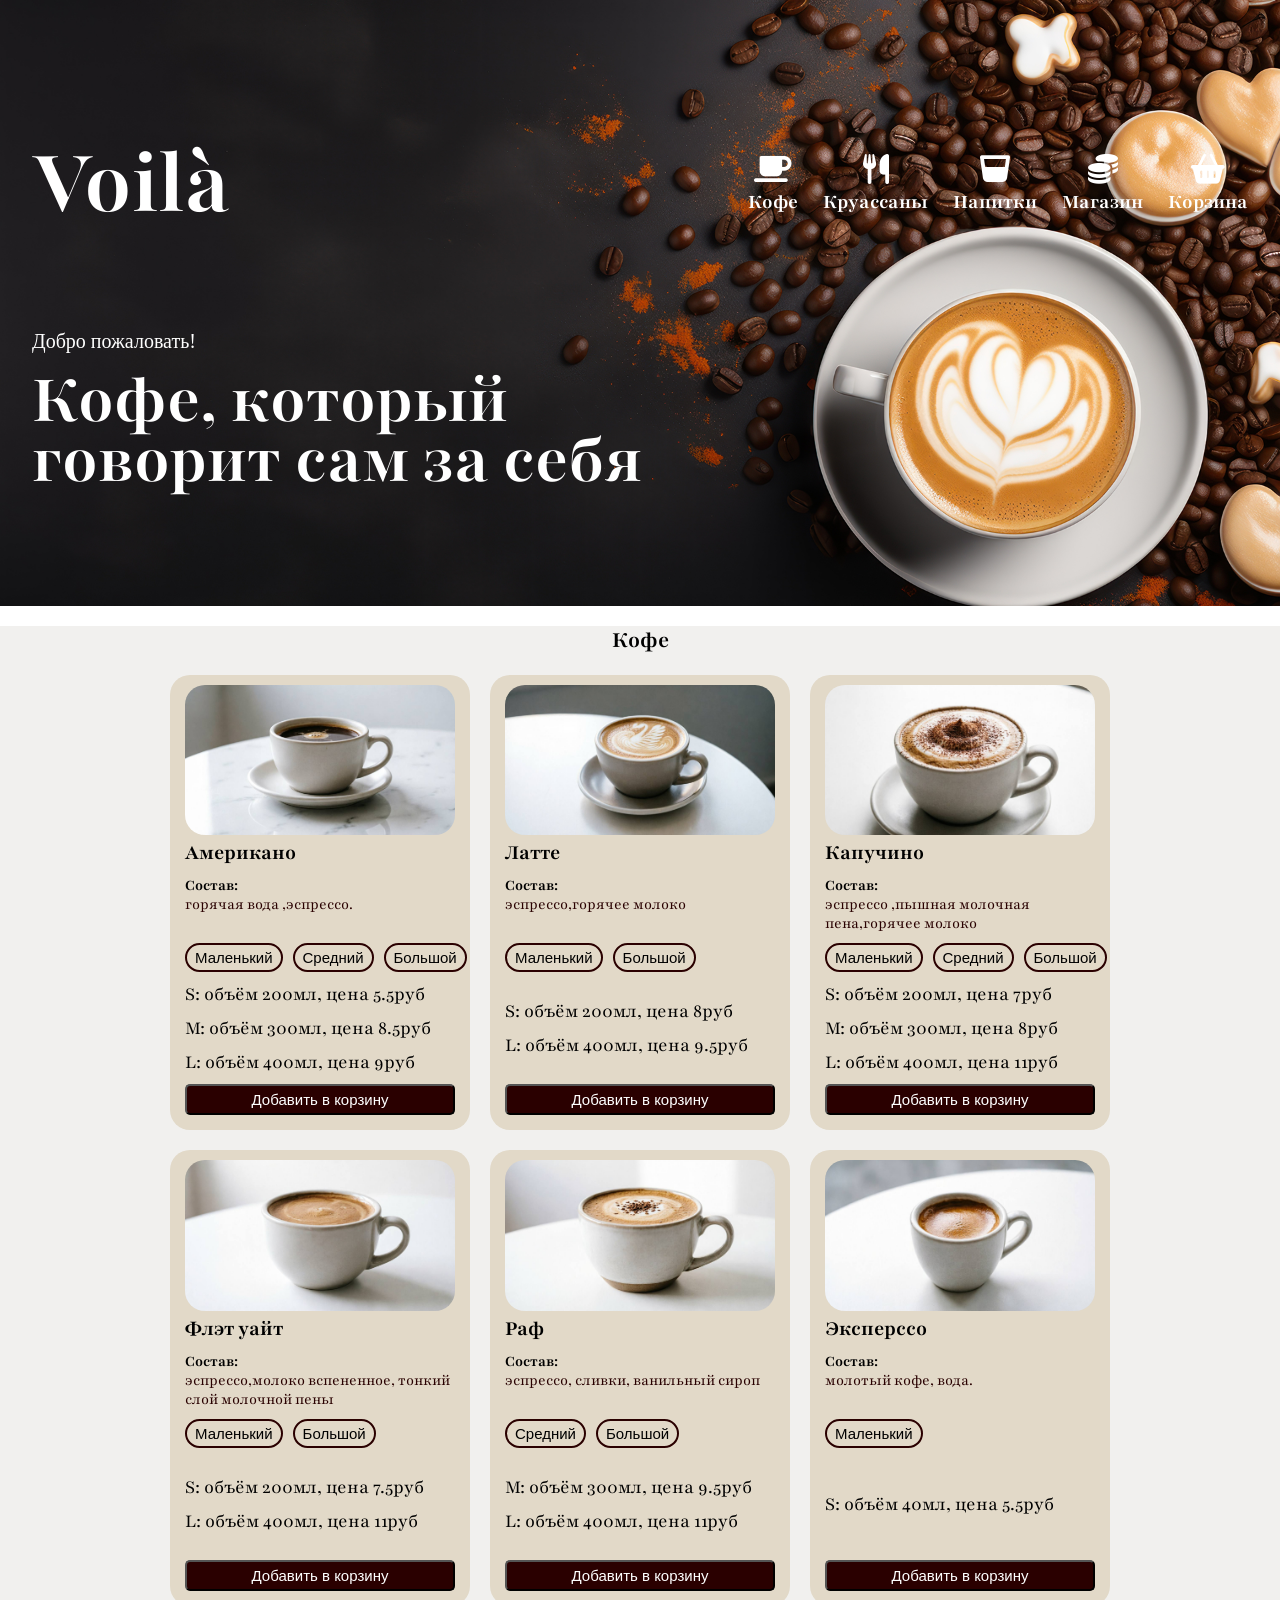
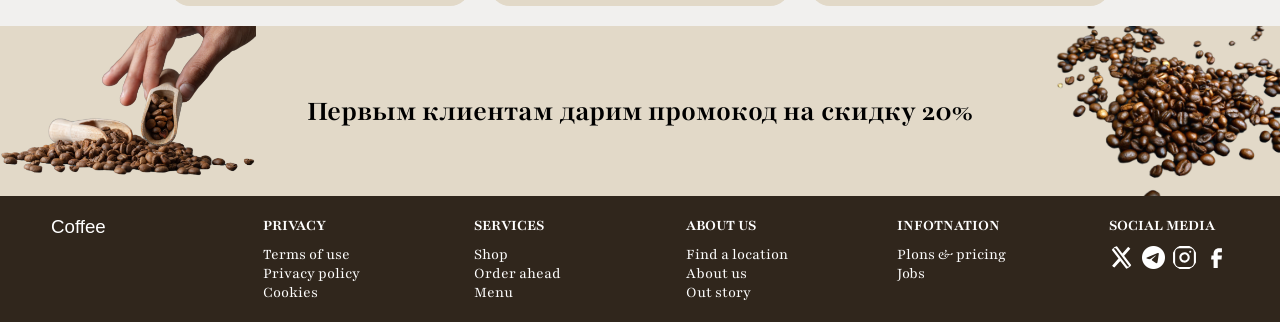
==== index.html @ 089d66c5 "final version" ====
<!DOCTYPE html>
<html lang="en">

<head>
    <meta charset="UTF-8">
    <meta name="viewport" content="width=device-width, initial-scale=1.0">
    <link rel="stylesheet" href="./cofe.css">
    <link rel="stylesheet" href="https://cdnjs.cloudflare.com/ajax/libs/font-awesome/6.7.2/css/all.min.css">
    <link rel="preconnect" href="https://fonts.googleapis.com">
    <link rel="preconnect" href="https://fonts.gstatic.com" crossorigin>
    <link
        href="https://fonts.googleapis.com/css2?family=Manrope:wght@200..800&family=Playfair:ital,opsz,wght@0,5..1200,300..900;1,5..1200,300..900&display=swap"
        rel="stylesheet">
    <title>Document</title>
</head>

<body>
    <header>
        <div class="container">
            <div class="header-wrapper">
                <a  href="./index.html" class="name">Voilà</a>
                <nav class="nav-wrapper">
                    <div class="coffee box-nav">
                        <a class="coffee  nav-link" href="./index.html"><i class="fa-solid fa-mug-saucer"></i></a>
                        <h3>Кофе</h3>
                    </div>
                    <div class="desert box-nav">
                        <a class="nav-link" href="../croissants/croissants.html"><i
                                class="fa-solid fa-utensils"></i></a>
                        <h3>Круассаны</h3>
                    </div>
                    <div class="drinks box-nav">
                        <a class="nav-link" href="../drinks/drinks.html"><i class="fa-solid fa-whiskey-glass"></i></a>
                        <h3>Напитки</h3>
                    </div>
                    <div class="merch box-nav">
                        <a class="nav-link" href="../merch/merch.html"><i class="fa-solid fa-coins"></i></a>
                        <h3>Магазин</h3>
                    </div>
                    <div class="about-us-box box-nav">
                        <a class="nav-link" href="../basket/basket.html"><i class="fa-solid fa-basket-shopping"></i></a>
                        <h3>Корзина</h3> 
                    </div>
                </nav>
            </div>
            <div class="header-text">
                <p>Добро пожаловать!</p>
                <h1>Кофе, который говорит сам за себя</h1>
            </div>
        </div>
    </header>
    <main>
        <div class="container">
            <h2 class="cofe-heading">Кофе</h2>
            <div class="boxs">

            </div>

        </div>
        <div class="banner">
            <img class="photo-banner photo-arm" src="../img/c1f59ce164760ae2b4244af3faf2f424a5a43e51.png" alt="">
            <h2 class="text-banner">Первым клиентам дарим промокод на скидку 20%</h2>
            <img class="photo-banner" src="../img/2269e6960be975b3b3c67a26daaeef8ad70c9a2f.png" alt="">
        </div>
    </main>
    <footer>
        <div class="container">
            <div class="box-info-footer footer-coffee">
                <h3 class="title-coffee-footer">Coffee</h3>
            </div>
            <div class="box-info-footer privacy">
                <h4 class="title-footer">PRIVACY</h4>
                <ul>
                    <li><a href="#">Terms of use</a></li>
                    <li><a href="#">Privacy policy</a></li>
                    <li><a href="#">Cookies</a></li>
                </ul>
            </div>
            <div class="box-info-footer services">
                <h4 class="title-footer">SERVICES</h4>
                <ul>
                    <li><a href="#">Shop</a></li>
                    <li><a href="#">Order ahead</a></li>
                    <li><a href="#">Menu</a></li>
                </ul>
            </div>
            <div class="box-info-footer about-us">
                <h4 class="title-footer">ABOUT US</h4>
                <ul>
                    <li><a href="#">Find a location</a></li>
                    <li><a href="#">About us</a></li>
                    <li><a href="#">Out story</a></li>
                </ul>
            </div>
            <div class="box-info-footer information">
                <h4 class="title-footer">INFOTNATION</h4>
                <ul>
                    <li><a href="#">Plons & pricing</a></li>
                    <li><a href="#">Jobs</a></li>
                </ul>
            </div>
            <div class="box-info-footer social-media">
                <h4 class="title-footer">SOCIAL MEDIA</h4>
                <ul class="list-social-media">
                    <li class="icon-social-media"><a href="#"><img class="icon-photo" src="../img/x.svg" alt="x"></a></li>
                    <li class="icon-social-media"><a href="#"><img class="icon-photo" src="../img/icons8-telegram-50.png" alt="telegram"></a></li>
                    <li class="icon-social-media"><a href="#"><img class="icon-photo" src="../img/instagram.svg" alt="instagram"></a></li>
                    <li class="icon-social-media"><a href="#"><img class="icon-photo" src="../img/facebook.svg" alt="facebook"></a></li>
                </ul>
            </div>
        </div>
    </footer>
    <div class="in-busket">
        <i class="fa-solid fa-check check"></i>
        <p>Товар добавлен в корзину</p>
    </div>
    <div class="no-in-busket">
        <i class="fa-solid fa-xmark x"></i>
        <p>Товар не добавлен в корзину</p>
    </div>
    <script src="./cofe.js"></script>
</body>

</html>
---- cofe.css ----
*{
    margin: 0 ;
    padding: 0;
    box-sizing: border-box;
} 

/* nav{
    display: flex;
    justify-content: space-evenly;
    margin-bottom: 20px;
    background-color: rgb(226, 217, 200);
    padding: 20px 0 20px 0;
} */

.nav-link{
    font-size: 30px;
    
}
.fa-solid{
    transition-duration: 0.5s;
}
.fa-solid:hover{
    transform: scale(1.2);
}
.box-nav{
    text-align: center;
}
.banner{
    display: flex;
    justify-content: space-between;
    width: 100%;
    background-color: rgb(226, 217, 200);
}
.photo-arm{
    transform: rotateY(180deg);
}
.photo-banner{
    border-radius: 0;
    max-width: 20%;
}
.text-banner{
    font-family: "Playfair";
    align-items: center;
    display: flex;
    font-size: 30px;
}
.cofe-heading{
    font-family: "Playfair";
    margin-bottom: 20px;
    text-align: center;
}
.boxs{
    display: flex;
    flex-wrap: wrap;
    gap: 20px;
    justify-content: center;
    margin-bottom: 20px;
}
.container{
    max-width: 940px;
     margin: 0 auto;
}
.box{
    font-family: "Playfair";
    max-width: 300px;
    max-height: 500px; 
    padding: 10px 15px 15px 15px;  
    border-radius: 20px;
    display: flex;
    flex-direction: column;   
    justify-content: space-between;
    gap: 10px;
    background-color: rgb(226, 217, 200);
} 
.info-box{
    min-height: 57px;
    max-height: 57px;
}
.info{
    color: rgb(41, 0, 0);
} 
 img{
    max-width: 100%;
    border-radius: 20px;
}
.name-product{
    font-size: 22px;
}
.info-volume-price p{
    font-family: "Playfair";
    font-size: 20px;
}
.button-size.active{
    border: rgb(42, 0, 0) 2px solid;
    background-color: rgb(42, 0, 0);
    color: white;
}
.button-size:hover{
    border: rgb(42, 0, 0) 2px solid;
    transform: scale(1.2);
    background-color: rgb(42, 0, 0);
    color: white;
}
.button-size{
    background-color:transparent;
    border: rgb(42, 0, 0) 2px solid;
    padding: 4px 8px;
    border-radius: 15px;
    font-size: 15px;
    flex-direction: 1s;
    transition-duration: 1s;
} 
 .size{
    display: flex;

} 
 .buttons-size{
    display: flex;
    gap: 10px;
} 



.info-volume-price{
    display: flex;
    flex-direction: column;
    justify-content: center;
    gap: 10px;
    min-height: 92px;
    max-height: 92px;
}


.button-buy{
    border-radius: 5px;
    padding: 5px;
    color: white;
    background-color: rgb(42, 0, 0);
    font-size: 15px;
    transition-duration: 1s;

}


.button-buy:hover{
    background-color: rgb(230, 230, 230);
    color: rgb(42, 0, 0);
}

button{
    cursor: pointer;
}

.in-busket{
    position: fixed;
    background-color: white;
    display: flex;
    padding: 5px 10px;
    border: 3px black solid;
    border-radius: 0 0 7px 7px;
    justify-content: space-between;
    width: 225px;
    top: 0;
    right: 100px;
    visibility: hidden;
    transition: 2s;
    opacity: 0;
}
.check{
    color: green;
}
.no-in-busket{
    position: fixed;
    background-color: white;
    display: flex;
    padding: 5px 10px;
    border: 3px black solid;
    border-radius: 0 0 7px 7px;
    justify-content: space-between;
    width: 250px;
    top: 0;
    right: 100px;
    visibility: hidden;
    transition: 2s;
    opacity: 0;
}
.x{
    color: red;
}

.open{
    visibility: visible;
    opacity: 1;
}

.header-wrapper {
  display: flex;
  justify-content: space-between;
  align-items: center;
  gap: 20px;
}

header {
  background-image: url(../img/coffe-backround.png);
  background-repeat: no-repeat;
  background-size: cover;
  padding: 126px 0 115px;
  margin-bottom: 20px;
}
.box-nav h3{
    font-family: "Playfair";
}
header a {
  color: white;
  font-family: "Playfair";
}

.name {
  font-family: "Playfair", serif;
  font-size: 96px;
  font-weight: bold;
  color: white;
  transition-duration: 0.5s;
}
.name:hover{
    transform: scale(1.1);
}


.nav-wrapper{
  font-size: 18px;
  font-weight: normal;
  color: white;
  display: flex;
  gap: 25px;
}

.header-text{
  padding-top: 70px;
  color: white;
  width: 700px;
  line-height: 60px;
}

.header-text p{
  font-size: 20px;
}

.header-text h1{
font-family: "Playfair", serif;
  font-size: 72px;
}

main{
  background-color: #F1F0EE;
}

.discount{
  background-color: #E2D9C8;             
  display: flex;
  justify-content: space-between;      
}

.discount img{
  width: 520px;
  height: 300px;
}

.discount p{
  display: flex;
  font-family: "Playfair", serif;
  color: 30261C;
  font-weight: bold;
  font-size: 40px;
  align-items: center;
  justify-content: center;
}

footer .container{
  display: flex;
  justify-content: space-between;
  flex-wrap: wrap;
  width: 100%;
  align-items:start;
  font-family: "Playfair", serif;
  color: white;
}

footer{
  background-color: #30261C;
  padding: 20px;
}

.privacy, .services, .about-us, .information, .social-media, .footer-coffee{
  flex: 1;
  max-width: 120px;
}

a{
  text-decoration: none;
  color: white;
}
.title-footer{
    margin-bottom: 10px;
}
.list-social-media{
    display: flex;
    justify-content: space-between;
}
li{
    list-style:none;
}
.list-social-media{
    font-size: 20px;
}
.icon-photo{
    width: 25px;
    height: 25px;
}
.box-info-footer{
    display: flex;
    justify-content: start;
    flex-direction: column;
    max-height: 100%;
}
.title-coffee-footer{
      font-family: "Archivo Black", sans-serif;
      font-weight: 400;
      font-style: normal;
}
@media (max-width: 1370px) {
  .container {
    max-width: 95%;
  }
}

@media (max-width: 1170px) {
  .coffee-beans-class{ display: none;}
}

@media (max-width: 900px) {
  .privacy, .services, .about-us, .information, .social-media, .footer-coffee{
    flex: none;  
    min-width: 90%;
  }
  .header-text h1{
    font-size: 40px;
  }
  .name{
    font-size: 70px;
  }
  .discount p{
    font-size: 30px;
  }
}

@media (max-width: 700px) {
  .hand-with-coffee-bean-coffe-class{
    transform: scale(0.75);
  }
}
@media (max-width: 650px) {
  .header-text h1{
    max-width: 350px;
  }
}@media (max-width: 610px) {
  .discount{
    display: none;
  }
  .header-wrapper{
    display: flex;
    flex-wrap: wrap;
  }
}



.image-container {
             position: relative;  /*Важно! Родитель с relative */
            display: inline-block;  /* Чтобы контейнер был по размеру фона */
        }
        
        /* Фоновая (большая) картинка */
        /* .background-image {
            display: block;
            width: 100%;        /* Или задайте конкретную ширину */
            /* max-width: 800px;   /* Например, 800px */
            /* height: auto; */
        /* } */ */ */
        
        /* Маленькая картинка поверх */
        .small-image {
            position: absolute;   /* Абсолютное позиционирование */
            /* width: 50px;          /* Размер маленькой картинки */
            /* height: 50px; */ 
            cursor: pointer;
            /* transition: transform 0.2s; */
        }
        
        /* .small-image:hover {
            transform: scale(1.1);
        } */
        
        /* Всплывающее окошко */
        .popup {
            position: fixed;
            bottom: 20px;
            right: 20px;
            width: 220px;
            background: white;
            border-radius: 10px;
            padding: 12px 15px;
            /* box-shadow: 0 4px 15px rgba(0,0,0,0.2); */
            display: none;
            /* z-index: 1000; */
            /* font-family: Arial, sans-serif; */
            border: 1px solid #ddd;
        }
        
        .popup-title {
            font-weight: bold;
            margin-bottom: 8px;
            color: #333;
            font-size: 14px;
        }
        
        .popup-text {
            font-size: 13px;
            color: #666;
            margin-bottom: 10px;
        }
        
        .close-popup {
            background: #ff4444;
            color: white;
            border: none;
            padding: 4px 10px;
            border-radius: 5px;
            cursor: pointer;
            font-size: 12px;
            float: right;
        }
        
        .close-popup:hover {
            background: #cc0000;
        }
        
        .clearfix::after {
            content: "";
            clear: both;
            display: table;
        }
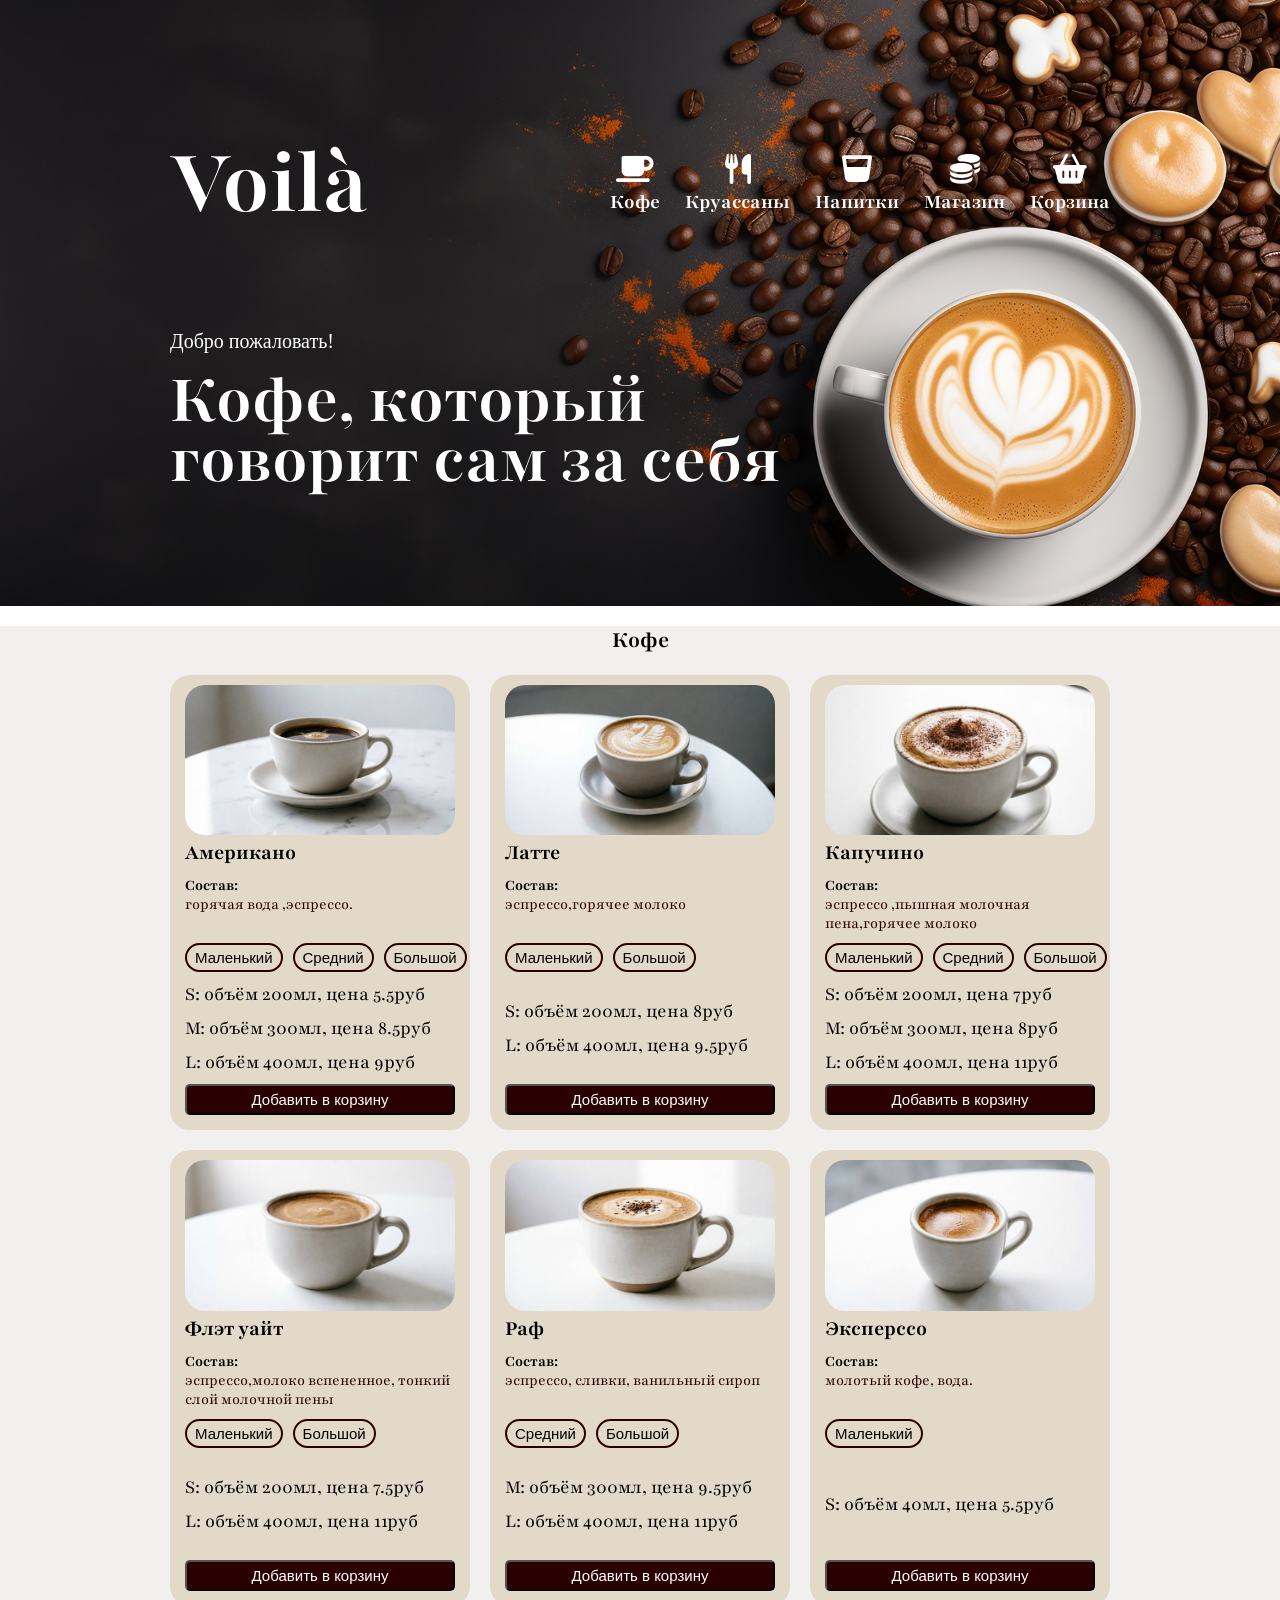
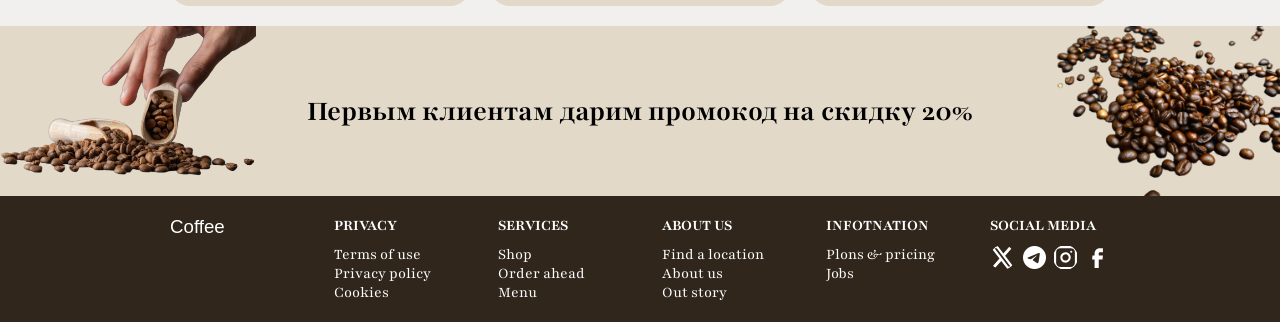
==== commit 44705bbe: "Add files via upload Test" ====
--- a/index.html
+++ b/index.html
@@ -17,29 +17,29 @@
 <body>
     <header>
         <div class="container">
+            <i class="btn-menu-open fa-solid fa-bars"></i>
             <div class="header-wrapper">
-                <a  href="./index.html" class="name">Voilà</a>
+                <a href="./index.html" class="name">Voilà</a>
                 <nav class="nav-wrapper">
                     <div class="coffee box-nav">
                         <a class="coffee  nav-link" href="./index.html"><i class="fa-solid fa-mug-saucer"></i></a>
                         <h3>Кофе</h3>
                     </div>
                     <div class="desert box-nav">
-                        <a class="nav-link" href="../croissants/croissants.html"><i
-                                class="fa-solid fa-utensils"></i></a>
+                        <a class="nav-link" href="./croissants/croissants.html"><i class="fa-solid fa-utensils"></i></a>
                         <h3>Круассаны</h3>
                     </div>
                     <div class="drinks box-nav">
-                        <a class="nav-link" href="../drinks/drinks.html"><i class="fa-solid fa-whiskey-glass"></i></a>
+                        <a class="nav-link" href="./drinks/drinks.html"><i class="fa-solid fa-whiskey-glass"></i></a>
                         <h3>Напитки</h3>
                     </div>
                     <div class="merch box-nav">
-                        <a class="nav-link" href="../merch/merch.html"><i class="fa-solid fa-coins"></i></a>
+                        <a class="nav-link" href="./merch/merch.html"><i class="fa-solid fa-coins"></i></a>
                         <h3>Магазин</h3>
                     </div>
                     <div class="about-us-box box-nav">
-                        <a class="nav-link" href="../basket/basket.html"><i class="fa-solid fa-basket-shopping"></i></a>
-                        <h3>Корзина</h3> 
+                        <a class="nav-link" href="./basket/basket.html"><i class="fa-solid fa-basket-shopping"></i></a>
+                        <h3>Корзина</h3>
                     </div>
                 </nav>
             </div>
@@ -55,12 +55,11 @@
             <div class="boxs">
 
             </div>
-
         </div>
         <div class="banner">
-            <img class="photo-banner photo-arm" src="../img/c1f59ce164760ae2b4244af3faf2f424a5a43e51.png" alt="">
+            <img class="photo-banner photo-arm" src="./img/c1f59ce164760ae2b4244af3faf2f424a5a43e51.png" alt="">
             <h2 class="text-banner">Первым клиентам дарим промокод на скидку 20%</h2>
-            <img class="photo-banner" src="../img/2269e6960be975b3b3c67a26daaeef8ad70c9a2f.png" alt="">
+            <img class="photo-banner" src="./img/2269e6960be975b3b3c67a26daaeef8ad70c9a2f.png" alt="">
         </div>
     </main>
     <footer>
@@ -102,22 +101,54 @@
             <div class="box-info-footer social-media">
                 <h4 class="title-footer">SOCIAL MEDIA</h4>
                 <ul class="list-social-media">
-                    <li class="icon-social-media"><a href="#"><img class="icon-photo" src="../img/x.svg" alt="x"></a></li>
-                    <li class="icon-social-media"><a href="#"><img class="icon-photo" src="../img/icons8-telegram-50.png" alt="telegram"></a></li>
-                    <li class="icon-social-media"><a href="#"><img class="icon-photo" src="../img/instagram.svg" alt="instagram"></a></li>
-                    <li class="icon-social-media"><a href="#"><img class="icon-photo" src="../img/facebook.svg" alt="facebook"></a></li>
+                    <li class="icon-social-media"><a href="#"><img class="icon-photo" src="./img/x.svg" alt="x"></a>
+                    </li>
+                    <li class="icon-social-media"><a href="#"><img class="icon-photo" src="./img/icons8-telegram-50.png"
+                                alt="telegram"></a></li>
+                    <li class="icon-social-media"><a href="#"><img class="icon-photo" src="./img/instagram.svg"
+                                alt="instagram"></a></li>
+                    <li class="icon-social-media"><a href="#"><img class="icon-photo" src="./img/facebook.svg"
+                                alt="facebook"></a></li>
                 </ul>
             </div>
         </div>
     </footer>
+    <div class="block-menu" id="menu">
+        <div class="content-menu">
+            <button class="btn-close-block">X</button>
+            <div class="links">
+                <div class="coffee box-nav-menu">
+                    <a class="coffee nav-link-menu" href="./index.html">Кофе</a>
+                    <i class="icon fa-solid fa-mug-saucer"></i>
+                </div>
+                <div class="desert box-nav-menu">
+                    <a class="nav-link-menu" href="./croissants/croissants.html">Круассаны</a>
+                    <i class="icon fa-solid fa-utensils"></i>
+                </div>
+                <div class="drinks box-nav-menu">
+                    <a class="nav-link-menu" href="./drinks/drinks.html">Напитки</a>
+                    <i class="icon fa-solid fa-whiskey-glass"></i>
+                </div>
+                <div class="merch box-nav-menu">
+                    <a class="nav-link-menu" href="./merch/merch.html">Магазин</a>
+                    <i class="icon fa-solid fa-coins"></i>
+                </div>
+                <div class="about-us-box box-nav-menu">
+                    <a class="nav-link-menu" href="./basket/basket.html">Корзина</a>
+                    <i class="icon fa-solid fa-basket-shopping"></i>
+                </div>
+            </div>
+        </div>
+        
+    </div>
     <div class="in-busket">
-        <i class="fa-solid fa-check check"></i>
-        <p>Товар добавлен в корзину</p>
-    </div>
-    <div class="no-in-busket">
-        <i class="fa-solid fa-xmark x"></i>
-        <p>Товар не добавлен в корзину</p>
-    </div>
+            <i class="fa-solid fa-check check"></i>
+            <p>Товар добавлен в корзину</p>
+        </div>
+        <div class="no-in-busket">
+            <i class="fa-solid fa-xmark x"></i>
+            <p>Товар не добавлен в корзину</p>
+        </div>
     <script src="./cofe.js"></script>
 </body>
 
--- a/cofe.css
+++ b/cofe.css
@@ -11,7 +11,75 @@
     background-color: rgb(226, 217, 200);
     padding: 20px 0 20px 0;
 } */
-
+ main{
+    transition: 0.5s;
+}
+.box-nav-menu{
+    width: 150px;
+    display: flex;
+    justify-content: space-between;
+}
+.icon{
+    font-size: 20px;
+    color:rgb(41, 0, 0) ;
+}
+.nav-link-menu{
+    font-size: 20px;
+    color:rgb(41, 0, 0) ;
+}
+.links{
+    display: flex;
+    flex-direction: column;
+    gap: 15px;
+    
+}
+.content-menu{
+    padding: 20px;
+    
+}
+ .btn-menu-open{
+    font-size: 20px;
+    color: white;
+    border-radius: 3px;
+    width: 20px;
+    height: 20px;
+    position: absolute;
+    right: 5px;
+    top: 10px;
+    visibility: hidden;
+    opacity: 0;
+}
+.block-menu.open{
+    opacity: 1;
+    visibility: visible;
+    width: 250px;
+}
+ .btn-close-block{
+    position: absolute;
+    top: 10px;
+    right: 5px;
+    border-radius: 3px;
+    font-size: 20px;
+    width: 30px;
+    height: 30px;
+    border-radius: 10px;
+    border: rgb(42, 0, 0) 1px solid;
+    color: white;
+    background-color: rgb(42, 0, 0);
+}
+.block-menu{
+    width: 0;
+    height: 100%;
+    overflow-x: hidden;
+    visibility: hidden;
+    opacity: 0;
+    background-color: rgb(226, 217, 200);
+    position: fixed;
+    display: flex;
+    top: 0;
+    right: 0;
+    transition: 0.5s;
+}
 .nav-link{
     font-size: 30px;
     
@@ -201,7 +269,7 @@
 }
 
 header {
-  background-image: url(../img/coffe-backround.png);
+  background-image: url(./img/coffe-backround.png);
   background-repeat: no-repeat;
   background-size: cover;
   padding: 126px 0 115px;
@@ -328,52 +396,131 @@
       font-weight: 400;
       font-style: normal;
 }
-@media (max-width: 1370px) {
-  .container {
-    max-width: 95%;
-  }
-}
 
 @media (max-width: 1170px) {
   .coffee-beans-class{ display: none;}
-}
-
+  .text-banner{
+    font-size: 25px;
+  }
+}
+@media (max-width: 1050px) {
+  .container{
+    max-width: 95%;
+  }
+}
+
+/* 📱 Планшеты */
 @media (max-width: 900px) {
-  .privacy, .services, .about-us, .information, .social-media, .footer-coffee{
-    flex: none;  
-    min-width: 90%;
-  }
-  .header-text h1{
+
+  .nav-wrapper {
+    display: none;
+  }
+
+  .btn-menu-open {
+    visibility: visible;
+    opacity: 1;
+  }
+
+  .header-wrapper {
+    justify-content: space-between;
+  }
+
+  .name {
+    font-size: 60px;
+  }
+
+  .header-text {
+    width: 100%;
+    text-align: center;
+  }
+
+  .header-text h1 {
+    font-size: 36px;
+    line-height: 1.2;
+  }
+
+  .boxs {
+    justify-content: center;
+  }
+
+  .box {
+    max-width: 45%;
+  }
+}
+
+
+/* 📱 Телефоны */
+@media (max-width: 600px) {
+
+  .name {
     font-size: 40px;
   }
-  .name{
-    font-size: 70px;
-  }
-  .discount p{
+
+  .header-text h1 {
+    font-size: 26px;
+  }
+
+  .header-text p {
+    font-size: 18px;
+  }
+
+  .boxs {
+    flex-direction: column;
+    align-items: center;
+  }
+
+  .box {
+    max-width: 90%;
+  }
+
+  .banner {
+    flex-direction: column;
+    text-align: center;
+    gap: 10px;
+    padding: 15px;
+  }
+
+  .photo-banner {
+    display: none;
+  }
+
+  .text-banner {
+    font-size: 16px;
+  }
+
+  footer .container {
+    flex-direction: column;
+    align-items: center;
+    text-align: center;
+    gap: 15px;
+  }
+}
+
+
+/* 📱 Очень маленькие экраны */
+@media (max-width: 400px) {
+
+  .name {
     font-size: 30px;
   }
-}
-
-@media (max-width: 700px) {
-  .hand-with-coffee-bean-coffe-class{
-    transform: scale(0.75);
-  }
-}
-@media (max-width: 650px) {
-  .header-text h1{
-    max-width: 350px;
-  }
-}@media (max-width: 610px) {
-  .discount{
-    display: none;
-  }
-  .header-wrapper{
-    display: flex;
-    flex-wrap: wrap;
-  }
-}
-
-
+
+  .header-text h1 {
+    font-size: 20px;
+  }
+
+  .button-buy {
+    font-size: 14px;
+  }
+
+  .button-size {
+    font-size: 12px;
+    padding: 3px 6px;
+  }
+  .info-volume-price p {
+    font-size: 18px;
+  }
+
+}
 
 .image-container {
              position: relative;  /*Важно! Родитель с relative */
